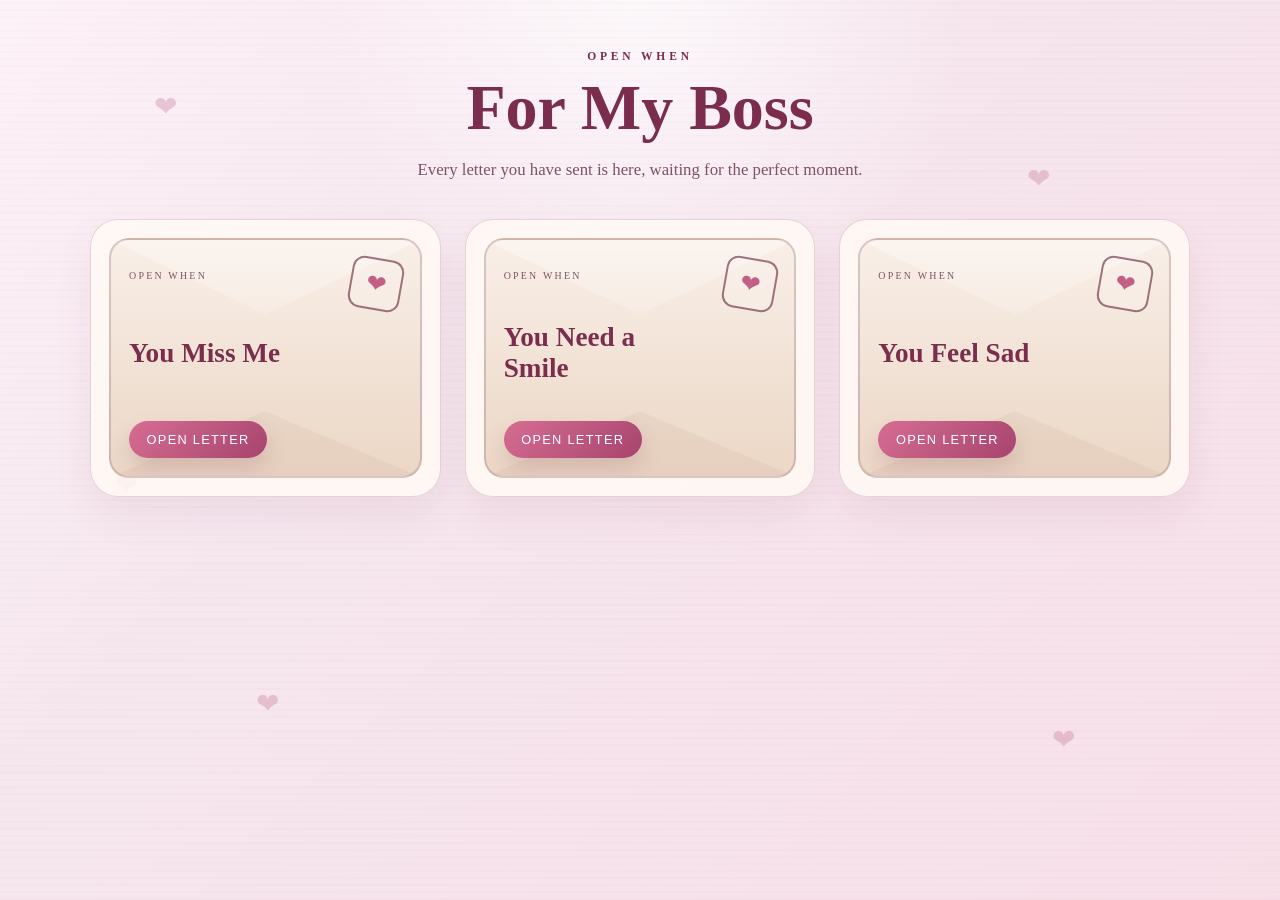
==== recipient.html @ 3d0df007 "Add files via upload" ====
<!DOCTYPE html>
<html lang="en">
  <head>
    <meta charset="UTF-8" />
    <meta name="viewport" content="width=device-width, initial-scale=1.0" />
    <title>For My Boss</title>
    <link rel="stylesheet" href="code.css" />
  </head>
  <body data-page="recipient">
    <div class="paper-bg" aria-hidden="true">
      <span class="heart h1">❤</span>
      <span class="heart h2">❤</span>
      <span class="heart h3">❤</span>
      <span class="heart h4">❤</span>
      <span class="heart h5">❤</span>
    </div>

    <main class="app-shell">
      <header class="intro">
        <p class="eyebrow">Open When</p>
        <h1>For My Boss</h1>
        <p class="subtitle">Every letter you have sent is here, waiting for the perfect moment.</p>
      </header>


      <section class="letters-grid" id="lettersGrid"></section>
    </main>

    <script src="js.js"></script>
  </body>
</html>
---- code.css ----
:root {
  --pink-1: #fdf1f5;
  --pink-2: #f7e2eb;
  --rose: #c85f8a;
  --rose-dark: #7a2d4d;
  --paper: #fffaf3;
  --ink: #3a2433;
  --muted: #7d5366;
  --line: rgba(122, 45, 77, 0.18);
}

* {
  box-sizing: border-box;
}

html {
  scroll-behavior: smooth;
}

body {
  margin: 0;
  min-height: 100vh;
  font-family: "Georgia", serif;
  color: var(--ink);
  background:
    radial-gradient(circle at top, rgba(255,255,255,0.7), transparent 30%),
    linear-gradient(135deg, #fdf2f7 0%, #f6e7ef 35%, #f7dfe8 100%);
}

.paper-bg {
  position: fixed;
  inset: 0;
  pointer-events: none;
  background: repeating-linear-gradient(
    0deg,
    rgba(171, 91, 123, 0.02),
    rgba(171, 91, 123, 0.02) 2px,
    transparent 2px,
    transparent 7px
  );
}

.heart {
  position: absolute;
  font-size: clamp(1.3rem, 2.2vw, 2.2rem);
  color: rgba(176, 82, 118, 0.26);
  animation: drift 10s ease-in-out infinite;
}

.h1 { top: 10%; left: 12%; }
.h2 { top: 18%; right: 18%; animation-delay: 1.2s; }
.h3 { bottom: 20%; left: 20%; animation-delay: 2s; }
.h4 { bottom: 16%; right: 16%; animation-delay: 3s; }
.h5 { top: 52%; left: 9%; animation-delay: 4s; }

@keyframes drift {
  0%, 100% { transform: translateY(0) scale(1); opacity: 0.3; }
  50% { transform: translateY(-14px) scale(1.08); opacity: 0.7; }
}

.app-shell {
  position: relative;
  z-index: 1;
  width: min(1100px, 92vw);
  margin: 0 auto;
  padding: 50px 0 80px;
}

.intro {
  text-align: center;
  margin-bottom: 34px;
}

.eyebrow {
  margin: 0 0 12px;
  text-transform: uppercase;
  letter-spacing: 0.24rem;
  font-size: 0.72rem;
  color: var(--rose-dark);
  font-weight: 700;
}

.intro h1 {
  margin: 0;
  font-size: clamp(2.5rem, 5vw, 5rem);
  color: var(--rose-dark);
  line-height: 1.05;
}

.subtitle {
  margin: 14px auto 0;
  max-width: 640px;
  font-size: 1.05rem;
  color: var(--muted);
  line-height: 1.8;
}

.letter-builder {
  margin: 0 auto 28px;
}

.builder-card {
  background: rgba(255, 250, 246, 0.86);
  border: 1px solid rgba(122, 45, 77, 0.18);
  border-radius: 28px;
  box-shadow: 0 16px 34px rgba(124, 63, 86, 0.08);
  padding: 24px;
}

.builder-heading {
  display: flex;
  align-items: center;
  justify-content: space-between;
  gap: 12px;
  margin-bottom: 16px;
}

.builder-badge {
  display: inline-flex;
  align-items: center;
  justify-content: center;
  background: rgba(200, 95, 138, 0.12);
  color: var(--rose-dark);
  border: 1px solid rgba(122, 45, 77, 0.14);
  border-radius: 999px;
  padding: 0.45rem 0.8rem;
  font-size: 0.68rem;
  letter-spacing: 0.12rem;
  text-transform: uppercase;
  font-weight: 700;
}

.builder-heading h2 {
  margin: 0;
  color: var(--rose-dark);
  font-size: clamp(1.6rem, 2.2vw, 2.3rem);
}

.field-label {
  display: block;
  margin: 18px 0 10px;
  font-size: 0.75rem;
  letter-spacing: 0.16rem;
  text-transform: uppercase;
  color: var(--rose-dark);
  font-weight: 700;
}

.field-label.small {
  margin-top: 0;
  margin-bottom: 8px;
}

#letterForm input,
#letterForm textarea {
  width: 100%;
  border: 1px solid rgba(122, 45, 77, 0.18);
  border-radius: 18px;
  background: rgba(255, 255, 255, 0.46);
  color: var(--ink);
  padding: 0.9rem 1rem;
  font-family: "Georgia", serif;
  font-size: 1rem;
  box-shadow: inset 0 1px 2px rgba(90, 52, 67, 0.04);
  transition: border-color 0.2s ease, box-shadow 0.2s ease;
}

#letterForm input:focus,
#letterForm textarea:focus {
  outline: none;
  border-color: rgba(154, 78, 104, 0.6);
  box-shadow: 0 0 0 4px rgba(181, 87, 114, 0.12);
}

.paper-note {
  position: relative;
  background: linear-gradient(180deg, #fffdf9 0%, #f8efe7 100%);
  border: 1px solid rgba(122, 45, 77, 0.18);
  border-radius: 20px;
  padding: 14px;
  box-shadow: inset 0 0 0 1px rgba(122, 45, 77, 0.05);
}

.paper-note::before {
  content: "";
  position: absolute;
  inset: 12px 14px 12px 14px;
  border-radius: 12px;
  background: repeating-linear-gradient(
    180deg,
    rgba(122, 45, 77, 0.04),
    rgba(122, 45, 77, 0.04) 1px,
    transparent 1px,
    transparent 24px
  );
  pointer-events: none;
}

#letterInput {
  position: relative;
  z-index: 1;
  min-height: 250px;
  height: 250px;
  resize: none;
  overflow: hidden;
  background: transparent;
  border: none;
  box-shadow: none;
  line-height: 1.9;
  padding: 0.3rem 0.2rem 0.2rem;
}

.meta-row {
  display: grid;
  grid-template-columns: repeat(2, minmax(0, 1fr));
  gap: 18px;
  margin-top: 20px;
}

.seal-button {
  margin-top: 22px;
  border: none;
  border-radius: 999px;
  background: linear-gradient(135deg, #d66d93, #a7446d);
  color: #fff;
  padding: 0.9rem 1.5rem;
  font-size: 0.8rem;
  letter-spacing: 0.12rem;
  text-transform: uppercase;
  font-weight: 700;
  cursor: pointer;
  box-shadow: 0 16px 28px rgba(127, 65, 88, 0.18);
  transition: transform 0.2s ease, box-shadow 0.2s ease;
}

.seal-button:hover {
  transform: translateY(-1px);
  box-shadow: 0 18px 30px rgba(127, 65, 88, 0.24);
}

.page-link-wrap {
  display: flex;
  justify-content: center;
  width: 100%;
  margin: 0 0 26px;
  text-align: center;
}

.page-link {
  display: inline-flex;
  align-items: center;
  justify-content: center;
  padding: 0.8rem 1.2rem;
  border-radius: 999px;
  background: rgba(255,255,255,0.5);
  border: 1px solid rgba(122, 45, 77, 0.18);
  color: var(--rose-dark);
  text-decoration: none;
  font-size: 0.72rem;
  letter-spacing: 0.12rem;
  text-transform: uppercase;
  font-weight: 700;
}


.letters-grid {
  display: grid;
  grid-template-columns: repeat(3, minmax(0, 1fr));
  gap: 24px;
}

.letter-card {
  background: rgba(255, 250, 244, 0.86);
  border: 1px solid var(--line);
  border-radius: 28px;
  box-shadow: 0 18px 38px rgba(124, 63, 86, 0.08);
  padding: 18px;
  transition: transform 0.35s ease, box-shadow 0.35s ease;
}

.letter-card:hover {
  transform: translateY(-4px);
  box-shadow: 0 22px 42px rgba(124, 63, 86, 0.12);
}

.envelope {
  position: relative;
  min-height: 240px;
  border-radius: 20px;
  background: linear-gradient(180deg, #f9efe8 0%, #ebd7c5 100%);
  border: 2px solid rgba(112, 68, 80, 0.24);
  padding: 20px 18px 18px;
  display: flex;
  flex-direction: column;
  justify-content: space-between;
  overflow: hidden;
  cursor: pointer;
  transition: transform 0.7s ease, box-shadow 0.7s ease;
}

.envelope::before {
  content: "";
  position: absolute;
  left: 0;
  right: 0;
  top: 0;
  height: 54%;
  background: linear-gradient(180deg, rgba(255,255,255,0.32), rgba(255,255,255,0.08));
  clip-path: polygon(0 0, 100% 0, 50% 58%);
}

.envelope::after {
  content: "";
  position: absolute;
  left: 0;
  right: 0;
  bottom: 0;
  height: 46%;
  background: rgba(160, 119, 100, 0.08);
  clip-path: polygon(0 100%, 50% 40%, 100% 100%);
}

.seal {
  position: absolute;
  right: 18px;
  top: 18px;
  width: 52px;
  height: 52px;
  border-radius: 12px;
  border: 2px solid rgba(118, 61, 79, 0.7);
  display: grid;
  place-items: center;
  background: rgba(255,255,255,0.18);
  color: #c25f85;
  font-size: 1.5rem;
  transform: rotate(10deg);
  z-index: 2;
}

.label-tag {
  position: relative;
  z-index: 2;
  text-transform: uppercase;
  letter-spacing: 0.14rem;
  font-size: 0.62rem;
  color: var(--muted);
  margin-top: 10px;
}

.envelope h2 {
  position: relative;
  z-index: 2;
  margin: 18px 0 0;
  line-height: 1.15;
  font-size: clamp(1.7rem, 2vw, 2.2rem);
  color: var(--rose-dark);
  max-width: 170px;
}

.envelope button {
  position: relative;
  z-index: 2;
  margin-top: 14px;
  align-self: flex-start;
  border: none;
  border-radius: 999px;
  background: linear-gradient(135deg, #d66d93, #a7446d);
  color: #fff;
  padding: 0.7rem 1.1rem;
  font-size: 0.8rem;
  letter-spacing: 0.08rem;
  text-transform: uppercase;
  cursor: pointer;
  box-shadow: 0 10px 20px rgba(127, 65, 88, 0.18);
}

.card-actions {
  margin-top: 12px;
  display: flex;
  justify-content: flex-end;
}

.copy-link {
  border: 1px solid rgba(122, 45, 77, 0.2);
  background: rgba(255,255,255,0.45);
  color: var(--rose-dark);
  border-radius: 999px;
  padding: 0.45rem 0.8rem;
  font-size: 0.7rem;
  letter-spacing: 0.08rem;
  text-transform: uppercase;
  cursor: pointer;
  transition: all 0.2s ease;
}

.copy-link:hover {
  background: rgba(200, 95, 138, 0.08);
}

.letter-content {
  margin-top: 18px;
  display: none;
  background: rgba(255,255,255,0.52);
  border: 1px solid rgba(96, 59, 72, 0.12);
  border-radius: 18px;
  padding: 18px 20px;
  color: var(--ink);
  line-height: 1.8;
}

.letter-card.is-open .letter-content {
  display: block;
}

.letter-content p {
  margin: 0 0 0.9rem;
}

.signature {
  text-align: right;
  font-weight: 700;
  color: var(--rose-dark);
}

@media (max-width: 860px) {
  .meta-row {
    grid-template-columns: 1fr;
  }

  .letters-grid {
    grid-template-columns: 1fr;
  }
}

@media (max-width: 540px) {
  .app-shell {
    padding-top: 30px;
  }

  .intro h1 {
    font-size: 2.3rem;
  }

  .builder-card {
    padding: 18px 16px;
  }

  .envelope h2 {
    max-width: 140px;
  }

  #letterInput {
    min-height: 200px;
  }
}

@media (max-width: 600px) {
  .envelope {
    height: 240px;
  }

  .address {
    left: 24px;
    top: 18px;
    width: 200px;
  }

  .address h2 {
    font-size: 1.5rem;
  }

  .stamp {
    width: 52px;
    height: 52px;
    right: 18px;
    top: 18px;
    font-size: 1.6rem;
  }

  .love-letter {
    padding: 1.4rem 1.1rem 1rem;
  }
}
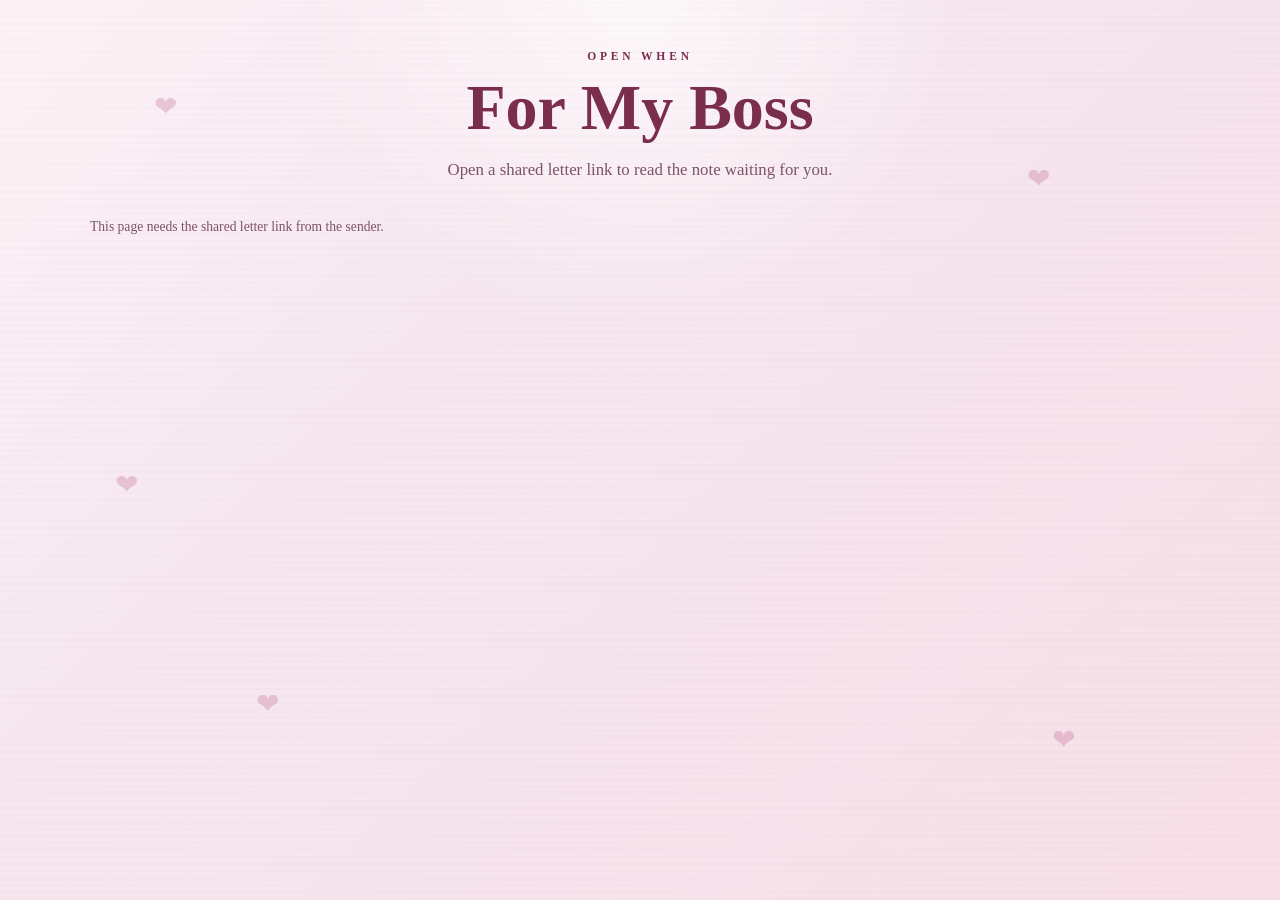
==== commit 3efa4354: "updated version" ====
--- a/recipient.html
+++ b/recipient.html
@@ -1,31 +1,31 @@
-<!DOCTYPE html>
-<html lang="en">
-  <head>
-    <meta charset="UTF-8" />
-    <meta name="viewport" content="width=device-width, initial-scale=1.0" />
-    <title>For My Boss</title>
-    <link rel="stylesheet" href="code.css" />
-  </head>
-  <body data-page="recipient">
-    <div class="paper-bg" aria-hidden="true">
-      <span class="heart h1">❤</span>
-      <span class="heart h2">❤</span>
-      <span class="heart h3">❤</span>
-      <span class="heart h4">❤</span>
-      <span class="heart h5">❤</span>
-    </div>
-
-    <main class="app-shell">
-      <header class="intro">
-        <p class="eyebrow">Open When</p>
-        <h1>For My Boss</h1>
-        <p class="subtitle">Every letter you have sent is here, waiting for the perfect moment.</p>
-      </header>
-
-
-      <section class="letters-grid" id="lettersGrid"></section>
-    </main>
-
-    <script src="js.js"></script>
-  </body>
-</html>
+<!DOCTYPE html>
+<html lang="en">
+  <head>
+    <meta charset="UTF-8" />
+    <meta name="viewport" content="width=device-width, initial-scale=1.0" />
+    <title>For My Boss</title>
+    <link rel="stylesheet" href="code.css" />
+  </head>
+  <body data-page="recipient">
+    <div class="paper-bg" aria-hidden="true">
+      <span class="heart h1">❤</span>
+      <span class="heart h2">❤</span>
+      <span class="heart h3">❤</span>
+      <span class="heart h4">❤</span>
+      <span class="heart h5">❤</span>
+    </div>
+
+    <main class="app-shell">
+      <header class="intro">
+        <p class="eyebrow">Open When</p>
+        <h1>For My Boss</h1>
+        <p class="subtitle">Open a shared letter link to read the note waiting for you.</p>
+      </header>
+
+
+      <section class="letters-grid" id="lettersGrid"></section>
+    </main>
+
+    <script src="js.js"></script>
+  </body>
+</html>
--- a/code.css
+++ b/code.css
@@ -1,483 +1,509 @@
-:root {
-  --pink-1: #fdf1f5;
-  --pink-2: #f7e2eb;
-  --rose: #c85f8a;
-  --rose-dark: #7a2d4d;
-  --paper: #fffaf3;
-  --ink: #3a2433;
-  --muted: #7d5366;
-  --line: rgba(122, 45, 77, 0.18);
-}
-
-* {
-  box-sizing: border-box;
-}
-
-html {
-  scroll-behavior: smooth;
-}
-
-body {
-  margin: 0;
-  min-height: 100vh;
-  font-family: "Georgia", serif;
-  color: var(--ink);
-  background:
-    radial-gradient(circle at top, rgba(255,255,255,0.7), transparent 30%),
-    linear-gradient(135deg, #fdf2f7 0%, #f6e7ef 35%, #f7dfe8 100%);
-}
-
-.paper-bg {
-  position: fixed;
-  inset: 0;
-  pointer-events: none;
-  background: repeating-linear-gradient(
-    0deg,
-    rgba(171, 91, 123, 0.02),
-    rgba(171, 91, 123, 0.02) 2px,
-    transparent 2px,
-    transparent 7px
-  );
-}
-
-.heart {
-  position: absolute;
-  font-size: clamp(1.3rem, 2.2vw, 2.2rem);
-  color: rgba(176, 82, 118, 0.26);
-  animation: drift 10s ease-in-out infinite;
-}
-
-.h1 { top: 10%; left: 12%; }
-.h2 { top: 18%; right: 18%; animation-delay: 1.2s; }
-.h3 { bottom: 20%; left: 20%; animation-delay: 2s; }
-.h4 { bottom: 16%; right: 16%; animation-delay: 3s; }
-.h5 { top: 52%; left: 9%; animation-delay: 4s; }
-
-@keyframes drift {
-  0%, 100% { transform: translateY(0) scale(1); opacity: 0.3; }
-  50% { transform: translateY(-14px) scale(1.08); opacity: 0.7; }
-}
-
-.app-shell {
-  position: relative;
-  z-index: 1;
-  width: min(1100px, 92vw);
-  margin: 0 auto;
-  padding: 50px 0 80px;
-}
-
-.intro {
-  text-align: center;
-  margin-bottom: 34px;
-}
-
-.eyebrow {
-  margin: 0 0 12px;
-  text-transform: uppercase;
-  letter-spacing: 0.24rem;
-  font-size: 0.72rem;
-  color: var(--rose-dark);
-  font-weight: 700;
-}
-
-.intro h1 {
-  margin: 0;
-  font-size: clamp(2.5rem, 5vw, 5rem);
-  color: var(--rose-dark);
-  line-height: 1.05;
-}
-
-.subtitle {
-  margin: 14px auto 0;
-  max-width: 640px;
-  font-size: 1.05rem;
-  color: var(--muted);
-  line-height: 1.8;
-}
-
-.letter-builder {
-  margin: 0 auto 28px;
-}
-
-.builder-card {
-  background: rgba(255, 250, 246, 0.86);
-  border: 1px solid rgba(122, 45, 77, 0.18);
-  border-radius: 28px;
-  box-shadow: 0 16px 34px rgba(124, 63, 86, 0.08);
-  padding: 24px;
-}
-
-.builder-heading {
-  display: flex;
-  align-items: center;
-  justify-content: space-between;
-  gap: 12px;
-  margin-bottom: 16px;
-}
-
-.builder-badge {
-  display: inline-flex;
-  align-items: center;
-  justify-content: center;
-  background: rgba(200, 95, 138, 0.12);
-  color: var(--rose-dark);
-  border: 1px solid rgba(122, 45, 77, 0.14);
-  border-radius: 999px;
-  padding: 0.45rem 0.8rem;
-  font-size: 0.68rem;
-  letter-spacing: 0.12rem;
-  text-transform: uppercase;
-  font-weight: 700;
-}
-
-.builder-heading h2 {
-  margin: 0;
-  color: var(--rose-dark);
-  font-size: clamp(1.6rem, 2.2vw, 2.3rem);
-}
-
-.field-label {
-  display: block;
-  margin: 18px 0 10px;
-  font-size: 0.75rem;
-  letter-spacing: 0.16rem;
-  text-transform: uppercase;
-  color: var(--rose-dark);
-  font-weight: 700;
-}
-
-.field-label.small {
-  margin-top: 0;
-  margin-bottom: 8px;
-}
-
-#letterForm input,
-#letterForm textarea {
-  width: 100%;
-  border: 1px solid rgba(122, 45, 77, 0.18);
-  border-radius: 18px;
-  background: rgba(255, 255, 255, 0.46);
-  color: var(--ink);
-  padding: 0.9rem 1rem;
-  font-family: "Georgia", serif;
-  font-size: 1rem;
-  box-shadow: inset 0 1px 2px rgba(90, 52, 67, 0.04);
-  transition: border-color 0.2s ease, box-shadow 0.2s ease;
-}
-
-#letterForm input:focus,
-#letterForm textarea:focus {
-  outline: none;
-  border-color: rgba(154, 78, 104, 0.6);
-  box-shadow: 0 0 0 4px rgba(181, 87, 114, 0.12);
-}
-
-.paper-note {
-  position: relative;
-  background: linear-gradient(180deg, #fffdf9 0%, #f8efe7 100%);
-  border: 1px solid rgba(122, 45, 77, 0.18);
-  border-radius: 20px;
-  padding: 14px;
-  box-shadow: inset 0 0 0 1px rgba(122, 45, 77, 0.05);
-}
-
-.paper-note::before {
-  content: "";
-  position: absolute;
-  inset: 12px 14px 12px 14px;
-  border-radius: 12px;
-  background: repeating-linear-gradient(
-    180deg,
-    rgba(122, 45, 77, 0.04),
-    rgba(122, 45, 77, 0.04) 1px,
-    transparent 1px,
-    transparent 24px
-  );
-  pointer-events: none;
-}
-
-#letterInput {
-  position: relative;
-  z-index: 1;
-  min-height: 250px;
-  height: 250px;
-  resize: none;
-  overflow: hidden;
-  background: transparent;
-  border: none;
-  box-shadow: none;
-  line-height: 1.9;
-  padding: 0.3rem 0.2rem 0.2rem;
-}
-
-.meta-row {
-  display: grid;
-  grid-template-columns: repeat(2, minmax(0, 1fr));
-  gap: 18px;
-  margin-top: 20px;
-}
-
-.seal-button {
-  margin-top: 22px;
-  border: none;
-  border-radius: 999px;
-  background: linear-gradient(135deg, #d66d93, #a7446d);
-  color: #fff;
-  padding: 0.9rem 1.5rem;
-  font-size: 0.8rem;
-  letter-spacing: 0.12rem;
-  text-transform: uppercase;
-  font-weight: 700;
-  cursor: pointer;
-  box-shadow: 0 16px 28px rgba(127, 65, 88, 0.18);
-  transition: transform 0.2s ease, box-shadow 0.2s ease;
-}
-
-.seal-button:hover {
-  transform: translateY(-1px);
-  box-shadow: 0 18px 30px rgba(127, 65, 88, 0.24);
-}
-
-.page-link-wrap {
-  display: flex;
-  justify-content: center;
-  width: 100%;
-  margin: 0 0 26px;
-  text-align: center;
-}
-
-.page-link {
-  display: inline-flex;
-  align-items: center;
-  justify-content: center;
-  padding: 0.8rem 1.2rem;
-  border-radius: 999px;
-  background: rgba(255,255,255,0.5);
-  border: 1px solid rgba(122, 45, 77, 0.18);
-  color: var(--rose-dark);
-  text-decoration: none;
-  font-size: 0.72rem;
-  letter-spacing: 0.12rem;
-  text-transform: uppercase;
-  font-weight: 700;
-}
-
-
-.letters-grid {
-  display: grid;
-  grid-template-columns: repeat(3, minmax(0, 1fr));
-  gap: 24px;
-}
-
-.letter-card {
-  background: rgba(255, 250, 244, 0.86);
-  border: 1px solid var(--line);
-  border-radius: 28px;
-  box-shadow: 0 18px 38px rgba(124, 63, 86, 0.08);
-  padding: 18px;
-  transition: transform 0.35s ease, box-shadow 0.35s ease;
-}
-
-.letter-card:hover {
-  transform: translateY(-4px);
-  box-shadow: 0 22px 42px rgba(124, 63, 86, 0.12);
-}
-
-.envelope {
-  position: relative;
-  min-height: 240px;
-  border-radius: 20px;
-  background: linear-gradient(180deg, #f9efe8 0%, #ebd7c5 100%);
-  border: 2px solid rgba(112, 68, 80, 0.24);
-  padding: 20px 18px 18px;
-  display: flex;
-  flex-direction: column;
-  justify-content: space-between;
-  overflow: hidden;
-  cursor: pointer;
-  transition: transform 0.7s ease, box-shadow 0.7s ease;
-}
-
-.envelope::before {
-  content: "";
-  position: absolute;
-  left: 0;
-  right: 0;
-  top: 0;
-  height: 54%;
-  background: linear-gradient(180deg, rgba(255,255,255,0.32), rgba(255,255,255,0.08));
-  clip-path: polygon(0 0, 100% 0, 50% 58%);
-}
-
-.envelope::after {
-  content: "";
-  position: absolute;
-  left: 0;
-  right: 0;
-  bottom: 0;
-  height: 46%;
-  background: rgba(160, 119, 100, 0.08);
-  clip-path: polygon(0 100%, 50% 40%, 100% 100%);
-}
-
-.seal {
-  position: absolute;
-  right: 18px;
-  top: 18px;
-  width: 52px;
-  height: 52px;
-  border-radius: 12px;
-  border: 2px solid rgba(118, 61, 79, 0.7);
-  display: grid;
-  place-items: center;
-  background: rgba(255,255,255,0.18);
-  color: #c25f85;
-  font-size: 1.5rem;
-  transform: rotate(10deg);
-  z-index: 2;
-}
-
-.label-tag {
-  position: relative;
-  z-index: 2;
-  text-transform: uppercase;
-  letter-spacing: 0.14rem;
-  font-size: 0.62rem;
-  color: var(--muted);
-  margin-top: 10px;
-}
-
-.envelope h2 {
-  position: relative;
-  z-index: 2;
-  margin: 18px 0 0;
-  line-height: 1.15;
-  font-size: clamp(1.7rem, 2vw, 2.2rem);
-  color: var(--rose-dark);
-  max-width: 170px;
-}
-
-.envelope button {
-  position: relative;
-  z-index: 2;
-  margin-top: 14px;
-  align-self: flex-start;
-  border: none;
-  border-radius: 999px;
-  background: linear-gradient(135deg, #d66d93, #a7446d);
-  color: #fff;
-  padding: 0.7rem 1.1rem;
-  font-size: 0.8rem;
-  letter-spacing: 0.08rem;
-  text-transform: uppercase;
-  cursor: pointer;
-  box-shadow: 0 10px 20px rgba(127, 65, 88, 0.18);
-}
-
-.card-actions {
-  margin-top: 12px;
-  display: flex;
-  justify-content: flex-end;
-}
-
-.copy-link {
-  border: 1px solid rgba(122, 45, 77, 0.2);
-  background: rgba(255,255,255,0.45);
-  color: var(--rose-dark);
-  border-radius: 999px;
-  padding: 0.45rem 0.8rem;
-  font-size: 0.7rem;
-  letter-spacing: 0.08rem;
-  text-transform: uppercase;
-  cursor: pointer;
-  transition: all 0.2s ease;
-}
-
-.copy-link:hover {
-  background: rgba(200, 95, 138, 0.08);
-}
-
-.letter-content {
-  margin-top: 18px;
-  display: none;
-  background: rgba(255,255,255,0.52);
-  border: 1px solid rgba(96, 59, 72, 0.12);
-  border-radius: 18px;
-  padding: 18px 20px;
-  color: var(--ink);
-  line-height: 1.8;
-}
-
-.letter-card.is-open .letter-content {
-  display: block;
-}
-
-.letter-content p {
-  margin: 0 0 0.9rem;
-}
-
-.signature {
-  text-align: right;
-  font-weight: 700;
-  color: var(--rose-dark);
-}
-
-@media (max-width: 860px) {
-  .meta-row {
-    grid-template-columns: 1fr;
-  }
-
-  .letters-grid {
-    grid-template-columns: 1fr;
-  }
-}
-
-@media (max-width: 540px) {
-  .app-shell {
-    padding-top: 30px;
-  }
-
-  .intro h1 {
-    font-size: 2.3rem;
-  }
-
-  .builder-card {
-    padding: 18px 16px;
-  }
-
-  .envelope h2 {
-    max-width: 140px;
-  }
-
-  #letterInput {
-    min-height: 200px;
-  }
-}
-
-@media (max-width: 600px) {
-  .envelope {
-    height: 240px;
-  }
-
-  .address {
-    left: 24px;
-    top: 18px;
-    width: 200px;
-  }
-
-  .address h2 {
-    font-size: 1.5rem;
-  }
-
-  .stamp {
-    width: 52px;
-    height: 52px;
-    right: 18px;
-    top: 18px;
-    font-size: 1.6rem;
-  }
-
-  .love-letter {
-    padding: 1.4rem 1.1rem 1rem;
-  }
-}
+:root {
+  --pink-1: #fdf1f5;
+  --pink-2: #f7e2eb;
+  --rose: #c85f8a;
+  --rose-dark: #7a2d4d;
+  --paper: #fffaf3;
+  --ink: #3a2433;
+  --muted: #7d5366;
+  --line: rgba(122, 45, 77, 0.18);
+}
+
+* {
+  box-sizing: border-box;
+}
+
+html {
+  scroll-behavior: smooth;
+}
+
+body {
+  margin: 0;
+  min-height: 100vh;
+  font-family: "Georgia", serif;
+  color: var(--ink);
+  background:
+    radial-gradient(circle at top, rgba(255,255,255,0.7), transparent 30%),
+    linear-gradient(135deg, #fdf2f7 0%, #f6e7ef 35%, #f7dfe8 100%);
+}
+
+.paper-bg {
+  position: fixed;
+  inset: 0;
+  pointer-events: none;
+  background: repeating-linear-gradient(
+    0deg,
+    rgba(171, 91, 123, 0.02),
+    rgba(171, 91, 123, 0.02) 2px,
+    transparent 2px,
+    transparent 7px
+  );
+}
+
+
+.heart {
+  position: absolute;
+  font-size: clamp(1.3rem, 2.2vw, 2.2rem);
+  color: rgba(176, 82, 118, 0.26);
+  animation: drift 10s ease-in-out infinite;
+}
+
+.h1 { top: 10%; left: 12%; }
+.h2 { top: 18%; right: 18%; animation-delay: 1.2s; }
+.h3 { bottom: 20%; left: 20%; animation-delay: 2s; }
+.h4 { bottom: 16%; right: 16%; animation-delay: 3s; }
+.h5 { top: 52%; left: 9%; animation-delay: 4s; }
+
+@keyframes drift {
+  0%, 100% { transform: translateY(0) scale(1); opacity: 0.3; }
+  50% { transform: translateY(-14px) scale(1.08); opacity: 0.7; }
+}
+
+.app-shell {
+  position: relative;
+  z-index: 1;
+  width: min(1100px, 92vw);
+  margin: 0 auto;
+  padding: 50px 0 80px;
+}
+
+.intro {
+  text-align: center;
+  margin-bottom: 34px;
+}
+
+.eyebrow {
+  margin: 0 0 12px;
+  text-transform: uppercase;
+  letter-spacing: 0.24rem;
+  font-size: 0.72rem;
+  color: var(--rose-dark);
+  font-weight: 700;
+}
+
+.intro h1 {
+  margin: 0;
+  font-size: clamp(2.5rem, 5vw, 5rem);
+  color: var(--rose-dark);
+  line-height: 1.05;
+}
+
+.subtitle {
+  margin: 14px auto 0;
+  max-width: 640px;
+  font-size: 1.05rem;
+  color: var(--muted);
+  line-height: 1.8;
+}
+
+.letter-builder {
+  margin: 0 auto 28px;
+}
+
+.builder-card {
+  background: rgba(255, 250, 246, 0.86);
+  border: 1px solid rgba(122, 45, 77, 0.18);
+  border-radius: 28px;
+  box-shadow: 0 16px 34px rgba(124, 63, 86, 0.08);
+  padding: 24px;
+}
+
+.builder-heading {
+  display: flex;
+  align-items: center;
+  justify-content: space-between;
+  gap: 12px;
+  margin-bottom: 16px;
+}
+
+.builder-badge {
+  display: inline-flex;
+  align-items: center;
+  justify-content: center;
+  background: rgba(200, 95, 138, 0.12);
+  color: var(--rose-dark);
+  border: 1px solid rgba(122, 45, 77, 0.14);
+  border-radius: 999px;
+  padding: 0.45rem 0.8rem;
+  font-size: 0.68rem;
+  letter-spacing: 0.12rem;
+  text-transform: uppercase;
+  font-weight: 700;
+}
+
+.builder-heading h2 {
+  margin: 0;
+  color: var(--rose-dark);
+  font-size: clamp(1.6rem, 2.2vw, 2.3rem);
+}
+
+.field-label {
+  display: block;
+  margin: 18px 0 10px;
+  font-size: 0.75rem;
+  letter-spacing: 0.16rem;
+  text-transform: uppercase;
+  color: var(--rose-dark);
+  font-weight: 700;
+}
+
+.field-label.small {
+  margin-top: 0;
+  margin-bottom: 8px;
+}
+
+#letterForm input,
+#letterForm textarea {
+  width: 100%;
+  border: 1px solid rgba(122, 45, 77, 0.18);
+  border-radius: 18px;
+  background: rgba(255, 255, 255, 0.46);
+  color: var(--ink);
+  padding: 0.9rem 1rem;
+  font-family: "Georgia", serif;
+  font-size: 1rem;
+  box-shadow: inset 0 1px 2px rgba(90, 52, 67, 0.04);
+  transition: border-color 0.2s ease, box-shadow 0.2s ease;
+}
+
+#letterForm input:focus,
+#letterForm textarea:focus {
+  outline: none;
+  border-color: rgba(154, 78, 104, 0.6);
+  box-shadow: 0 0 0 4px rgba(181, 87, 114, 0.12);
+}
+
+.paper-note {
+  position: relative;
+  background: linear-gradient(180deg, #fffdf9 0%, #f8efe7 100%);
+  border: 1px solid rgba(122, 45, 77, 0.18);
+  border-radius: 20px;
+  padding: 14px;
+  box-shadow: inset 0 0 0 1px rgba(122, 45, 77, 0.05);
+}
+
+.paper-note::before {
+  content: "";
+  position: absolute;
+  inset: 12px 14px 12px 14px;
+  border-radius: 12px;
+  background: repeating-linear-gradient(
+    180deg,
+    rgba(122, 45, 77, 0.04),
+    rgba(122, 45, 77, 0.04) 1px,
+    transparent 1px,
+    transparent 24px
+  );
+  pointer-events: none;
+}
+
+#letterInput {
+  position: relative;
+  z-index: 1;
+  min-height: 250px;
+  height: 250px;
+  resize: none;
+  overflow: hidden;
+  background: transparent;
+  border: none;
+  box-shadow: none;
+  line-height: 1.9;
+  padding: 0.3rem 0.2rem 0.2rem;
+}
+
+.meta-row {
+  display: grid;
+  grid-template-columns: repeat(2, minmax(0, 1fr));
+  gap: 18px;
+  margin-top: 20px;
+}
+
+.seal-button {
+  margin-top: 22px;
+  border: none;
+  border-radius: 999px;
+  background: linear-gradient(135deg, #d66d93, #a7446d);
+  color: #fff;
+  padding: 0.9rem 1.5rem;
+  font-size: 0.8rem;
+  letter-spacing: 0.12rem;
+  text-transform: uppercase;
+  font-weight: 700;
+  cursor: pointer;
+  box-shadow: 0 16px 28px rgba(127, 65, 88, 0.18);
+  transition: transform 0.2s ease, box-shadow 0.2s ease;
+}
+
+.seal-button:hover {
+  transform: translateY(-1px);
+  box-shadow: 0 18px 30px rgba(127, 65, 88, 0.24);
+}
+
+.page-link-wrap {
+  display: flex;
+  justify-content: center;
+  width: 100%;
+  margin: 0 0 26px;
+  text-align: center;
+}
+
+.page-link {
+  display: inline-flex;
+  align-items: center;
+  justify-content: center;
+  padding: 0.8rem 1.2rem;
+  border-radius: 999px;
+  background: rgba(255,255,255,0.5);
+  border: 1px solid rgba(122, 45, 77, 0.18);
+  color: var(--rose-dark);
+  text-decoration: none;
+  font-size: 0.72rem;
+  letter-spacing: 0.12rem;
+  text-transform: uppercase;
+  font-weight: 700;
+}
+
+.saved-heading {
+  display: flex;
+  align-items: end;
+  justify-content: space-between;
+  gap: 18px;
+  margin: 8px 0 18px;
+}
+
+.saved-heading .eyebrow {
+  margin-bottom: 6px;
+  text-align: left;
+}
+
+.saved-heading h2 {
+  margin: 0;
+  color: var(--rose-dark);
+  font-size: clamp(1.7rem, 3vw, 2.5rem);
+}
+
+.storage-status {
+  margin: 0 0 4px;
+  color: var(--muted);
+  font-size: 0.85rem;
+}
+
+
+.letters-grid {
+  display: grid;
+  grid-template-columns: repeat(3, minmax(0, 1fr));
+  gap: 24px;
+}
+
+.letter-card {
+  background: rgba(255, 250, 244, 0.86);
+  border: 1px solid var(--line);
+  border-radius: 28px;
+  box-shadow: 0 18px 38px rgba(124, 63, 86, 0.08);
+  padding: 18px;
+  transition: transform 0.35s ease, box-shadow 0.35s ease;
+}
+
+.letter-card:hover {
+  transform: translateY(-4px);
+  box-shadow: 0 22px 42px rgba(124, 63, 86, 0.12);
+}
+
+.envelope {
+  position: relative;
+  min-height: 240px;
+  border-radius: 20px;
+  background: linear-gradient(180deg, #f9efe8 0%, #ebd7c5 100%);
+  border: 2px solid rgba(112, 68, 80, 0.24);
+  padding: 20px 18px 18px;
+  display: flex;
+  flex-direction: column;
+  justify-content: space-between;
+  overflow: hidden;
+  cursor: pointer;
+  transition: transform 0.7s ease, box-shadow 0.7s ease;
+}
+
+.envelope::before {
+  content: "";
+  position: absolute;
+  left: 0;
+  right: 0;
+  top: 0;
+  height: 54%;
+  background: linear-gradient(180deg, rgba(255,255,255,0.32), rgba(255,255,255,0.08));
+  clip-path: polygon(0 0, 100% 0, 50% 58%);
+}
+
+.envelope::after {
+  content: "";
+  position: absolute;
+  left: 0;
+  right: 0;
+  bottom: 0;
+  height: 46%;
+  background: rgba(160, 119, 100, 0.08);
+  clip-path: polygon(0 100%, 50% 40%, 100% 100%);
+}
+
+.seal {
+  position: absolute;
+  right: 18px;
+  top: 18px;
+  width: 52px;
+  height: 52px;
+  border-radius: 12px;
+  border: 2px solid rgba(118, 61, 79, 0.7);
+  display: grid;
+  place-items: center;
+  background: rgba(255,255,255,0.18);
+  color: #c25f85;
+  font-size: 1.5rem;
+  transform: rotate(10deg);
+  z-index: 2;
+}
+
+.label-tag {
+  position: relative;
+  z-index: 2;
+  text-transform: uppercase;
+  letter-spacing: 0.14rem;
+  font-size: 0.62rem;
+  color: var(--muted);
+  margin-top: 10px;
+}
+
+.envelope h2 {
+  position: relative;
+  z-index: 2;
+  margin: 18px 0 0;
+  line-height: 1.15;
+  font-size: clamp(1.7rem, 2vw, 2.2rem);
+  color: var(--rose-dark);
+  max-width: 170px;
+}
+
+.envelope button {
+  position: relative;
+  z-index: 2;
+  margin-top: 14px;
+  align-self: flex-start;
+  border: none;
+  border-radius: 999px;
+  background: linear-gradient(135deg, #d66d93, #a7446d);
+  color: #fff;
+  padding: 0.7rem 1.1rem;
+  font-size: 0.8rem;
+  letter-spacing: 0.08rem;
+  text-transform: uppercase;
+  cursor: pointer;
+  box-shadow: 0 10px 20px rgba(127, 65, 88, 0.18);
+}
+
+.card-actions {
+  margin-top: 12px;
+  display: flex;
+  justify-content: flex-end;
+}
+
+.copy-link {
+  border: 1px solid rgba(122, 45, 77, 0.2);
+  background: rgba(255,255,255,0.45);
+  color: var(--rose-dark);
+  border-radius: 999px;
+  padding: 0.45rem 0.8rem;
+  font-size: 0.7rem;
+  letter-spacing: 0.08rem;
+  text-transform: uppercase;
+  cursor: pointer;
+  transition: all 0.2s ease;
+}
+
+.copy-link:hover {
+  background: rgba(200, 95, 138, 0.08);
+}
+
+.letter-content {
+  margin-top: 18px;
+  display: none;
+  background: rgba(255,255,255,0.52);
+  border: 1px solid rgba(96, 59, 72, 0.12);
+  border-radius: 18px;
+  padding: 18px 20px;
+  color: var(--ink);
+  line-height: 1.8;
+}
+
+.letter-card.is-open .letter-content {
+  display: block;
+}
+
+.letter-content p {
+  margin: 0 0 0.9rem;
+}
+
+.signature {
+  text-align: right;
+  font-weight: 700;
+  color: var(--rose-dark);
+}
+
+@media (max-width: 860px) {
+  .meta-row {
+    grid-template-columns: 1fr;
+  }
+
+  .letters-grid {
+    grid-template-columns: 1fr;
+  }
+}
+
+@media (max-width: 540px) {
+  .app-shell {
+    padding-top: 30px;
+  }
+
+  .intro h1 {
+    font-size: 2.3rem;
+  }
+
+  .builder-card {
+    padding: 18px 16px;
+  }
+
+  .envelope h2 {
+    max-width: 140px;
+  }
+
+  #letterInput {
+    min-height: 200px;
+  }
+}
+
+@media (max-width: 600px) {
+  .envelope {
+    height: 240px;
+  }
+
+  .address {
+    left: 24px;
+    top: 18px;
+    width: 200px;
+  }
+
+  .address h2 {
+    font-size: 1.5rem;
+  }
+
+  .stamp {
+    width: 52px;
+    height: 52px;
+    right: 18px;
+    top: 18px;
+    font-size: 1.6rem;
+  }
+
+  .love-letter {
+    padding: 1.4rem 1.1rem 1rem;
+  }
+}
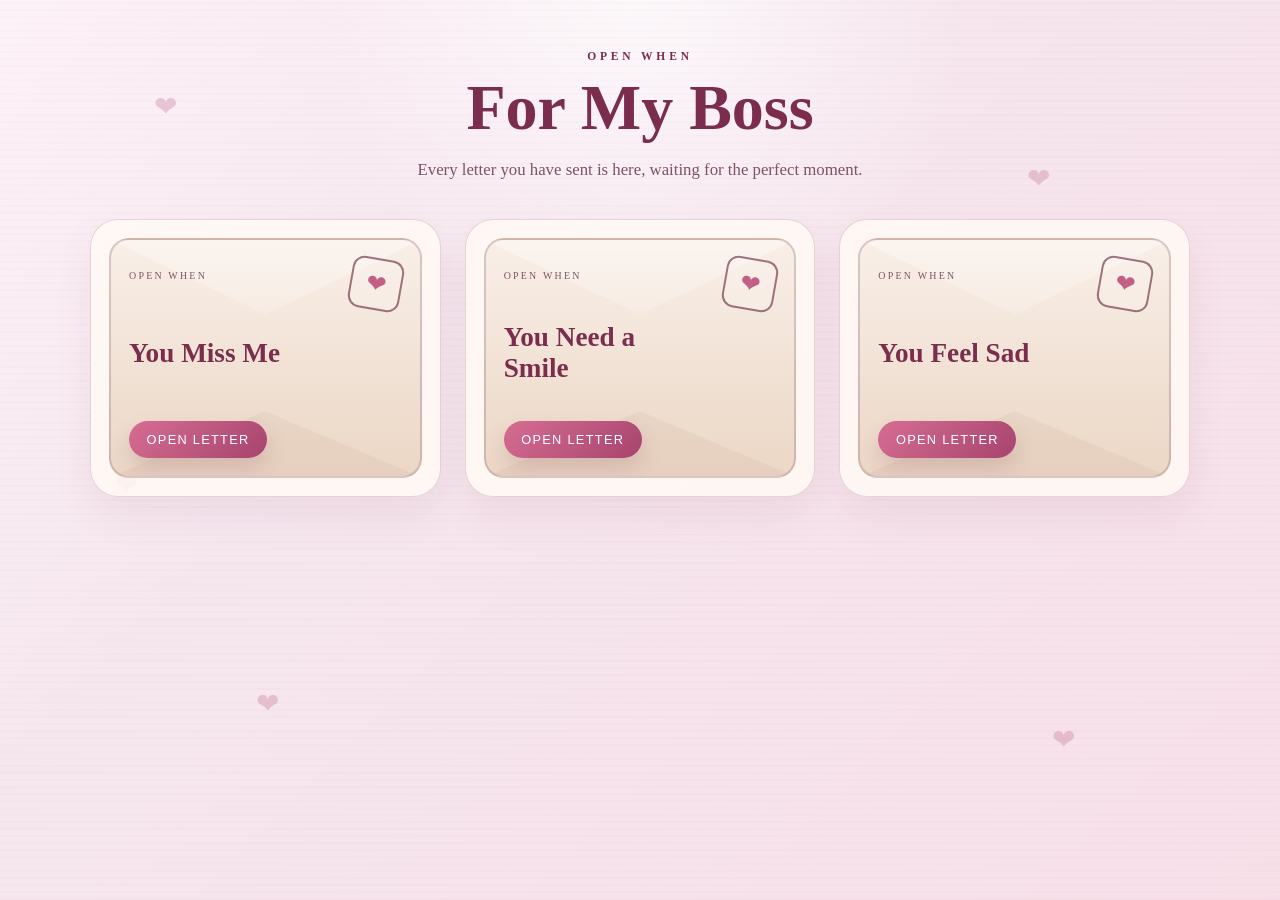
==== commit e5dbf205: "updated version" ====
--- a/recipient.html
+++ b/recipient.html
@@ -19,7 +19,7 @@
       <header class="intro">
         <p class="eyebrow">Open When</p>
         <h1>For My Boss</h1>
-        <p class="subtitle">Open a shared letter link to read the note waiting for you.</p>
+        <p class="subtitle">Every letter you have sent is here, waiting for the perfect moment.</p>
       </header>
 
 
